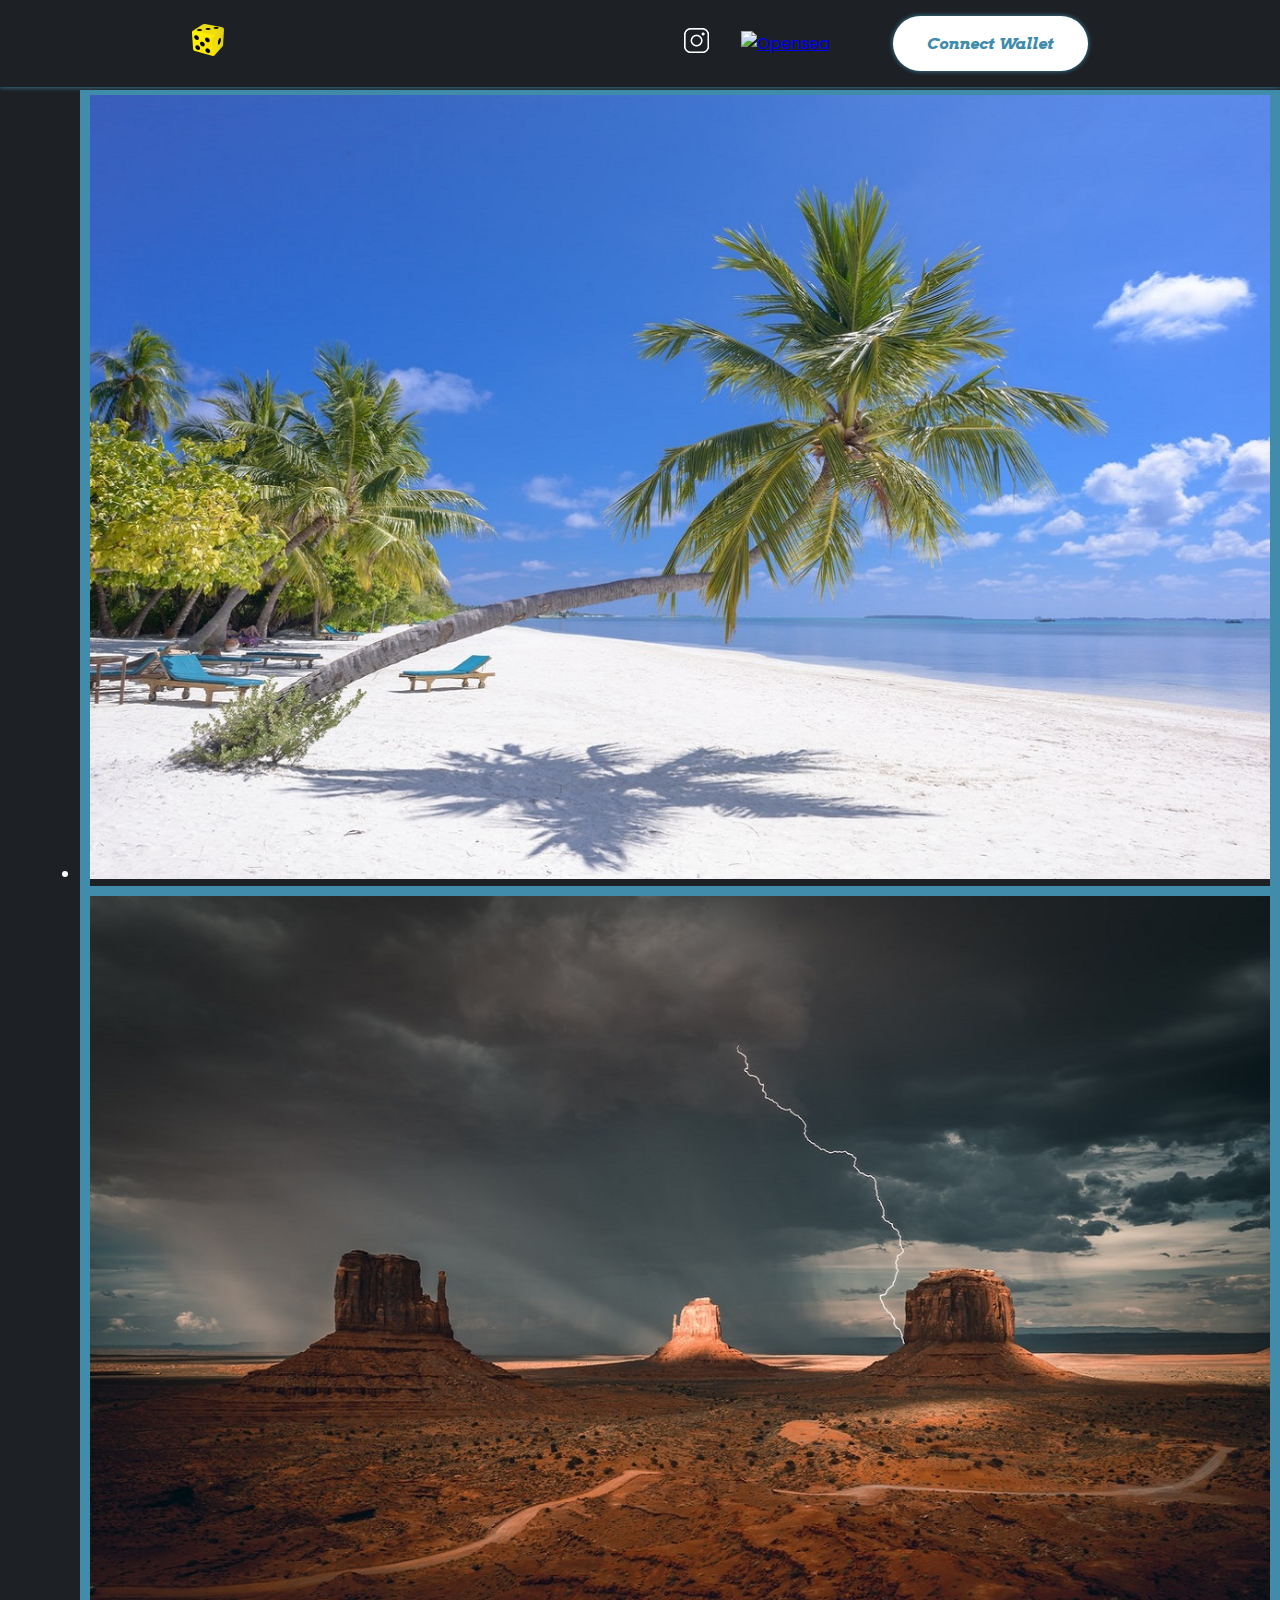
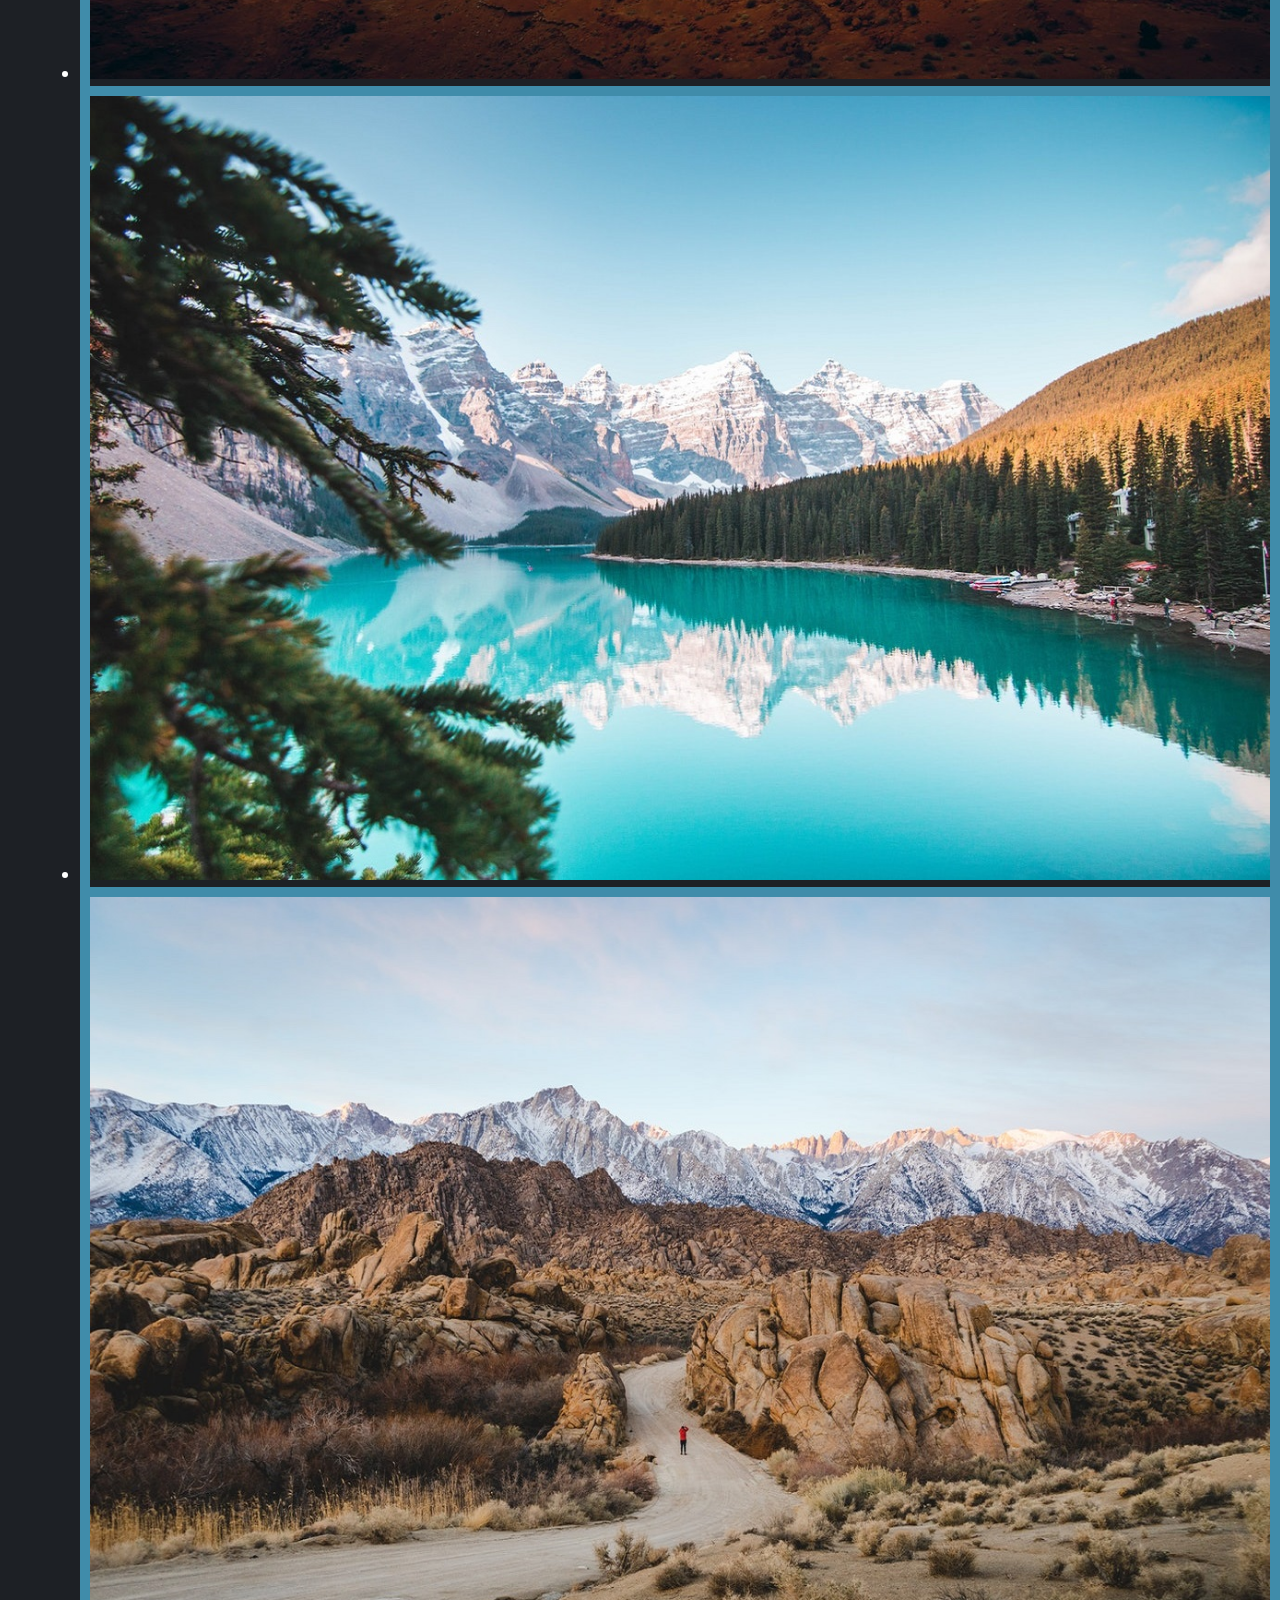
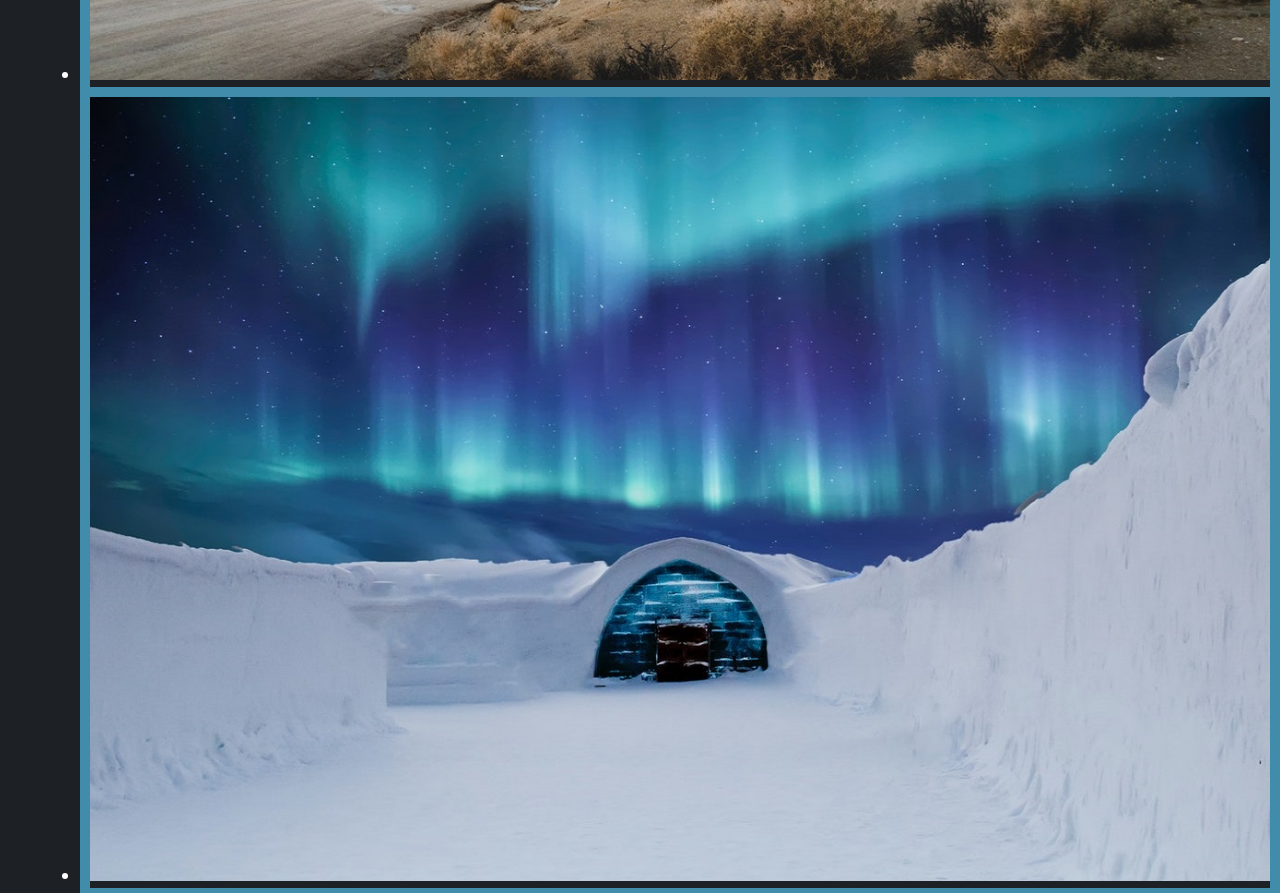
==== frontend/index.html @ a0cad1a4 "changed website title" ====
<!DOCTYPE html>
<html lang="en">
  <head>
    <title>Landscape Collection</title>
    <meta charset="UTF-8" />
    <meta http-equiv="X-UA-Compatible" content="IE=edge" />
    <meta name="viewport" content="width=device-width, initial-scale=1.0" />

    <!-- favicon -->
    <link
      rel="apple-touch-icon"
      sizes="180x180"
      href="images/x-icon/apple-touch-icon.png"
    />
    <link
      rel="icon"
      type="image/png"
      sizes="32x32"
      href="images/x-icon/favicon-32x32.png"
    />
    <link
      rel="icon"
      type="image/png"
      sizes="16x16"
      href="images/x-icon/favicon-16x16.png"
    />
    <link rel="manifest" href="images/x-icon/site.webmanifest" />
    <link rel="stylesheet" href="css/three-dots.min.css" />
    <link rel="stylesheet" href="css/splide.min.css" />
    <link rel="stylesheet" href="css/style.css" />
  </head>
  <body>
    <header>
      <div class="container">
        <div class="logo">
          <a href="/">
            <img src="images/x-icon/favicon-32x32.png" alt="logo" />
          </a>
        </div>
        <div class="menu">
          <!--
          <a
            href="https://discord.gg/A9CnsVzzkZ"
            target="_blank"
            rel="noopener noreferrer"
          >
            <img src="images/header/discord.webp" alt="Discord" />
          </a>
          <a
            href="https://twitter.com/codeSTACKr"
            target="_blank"
            rel="noopener noreferrer"
          >
            <img src="images/header/twitter.webp" alt="Twitter" />
          </a>
          -->
          <a
            href="https://www.instagram.com/websitekreation/"
            target="_blank"
            rel="noopener noreferrer"
          >
            <img src="images/header/instagram.webp" alt="Instagram" />
          </a>
          <a
            href="https://testnets.opensea.io/collection/dice-collection-6969a"
            target="_blank"
            rel="noopener noreferrer"
          >
            <img src="images/header/opensea.webp" alt="Opensea" />
          </a>
          <button class="wallet-btn btn" id="connectWallet">
            <span>Connect Wallet</span>
          </button>
        </div>
      </div>
    </header>

    <section class="container not-connected">
      <div>
        <h2 id="welcomeH2">Connect to MetaMask to Get Started</h2>
        <h1 id="welcomeH1">Welcome to the CodeCats NFT Project!</h1>
        <p id="welcomeP">
          The CodeCats NFT Project is a decentralized, open-source project that aims to demonstrate how to develope and launch your own NFT Collection. Follow step by step on the <a href="https://youtube.com/codestackr"  target="_blank" rel="noopener noreferrer">codeSTACKr</a> YouTube channel.
        </p>
      </div>
    </section>

    <section class="container">
      <div class="countdown card">
        <div id="countdown">
          <ul class="count-down" data-date="">
            <li class="clock-item">
              <span class="count-number days">20</span>
              <p class="count-text">Days</p>
            </li>

            <li class="clock-item">
              <span class="count-number hours">20</span>
              <p class="count-text">Hour</p>
            </li>

            <li class="clock-item">
              <span class="count-number minutes">20</span>
              <p class="count-text">Min</p>
            </li>

            <li class="clock-item">
              <span class="count-number seconds">20</span>
              <p class="count-text">Sec</p>
            </li>
          </ul>
          <h2 id="subHeading">Pre-Sale Countdown</h2>
        </div>
        <h1 id="mainHeading">NFT Drop Coming Soon!!</h1>
        <p id="mainText">
          A new batch of cute cats will be available very soon!
        </p>
        <a
          id="actionButton"
          href="https://discord.gg/A9CnsVzzkZ"
          target="_blank"
          rel="noopener noreferrer"
          class="hero-btn btn"
          ><span>Join the Catmmunity</span>
        </a>
        <div id="mintContainer" class="mint-container hidden">
          <div class="info-container">
            <div>
              <h3>Supply</h3>
              <p id="totalSupply">100</p>
            </div>
            <div>
              <h3>Price Per Mint</h3>
              <p id="pricePerMint">1 ETH</p>
            </div>
            <div>
              <h3>Max</h3>
              <p id="maxPerMint">5 per wallet</p>
            </div>
          </div>
          <div class="mint-qty">
            <span>
              <button class="input-number-decrement btn" id="mintDecrement">–</button>
              <input
                id="mintInput"
                class="input-number btn"
                type="number"
                value="1"
                min="1"
                max="5"
              />
              <button class="input-number-increment btn" id="mintIncrement">+</button>
            </span>
            <button id="setQtyMax" class="btn">SET MAX</button>
          </div>
          <div class="total-price-container">
            <h3>Total</h3>
            <p id="totalPrice">.001 ETH</p>
          </div>
          <button id="mintButton" class="hero-btn btn mint-btn">Mint</button>
        </div>
      </div>
      <div class="minted-container card show-card hidden">
        <h1>🎉</h1>
        <h2>Minted!</h2>
        <p>Here's your trasaction link:</p>
        <a id="mintedTxnBtn" href="" target="_blank" rel="noopener noreferrer">
          <button class="hero-btn btn">View Transaction</button>
        </a>
        <p>View it in the collection:</p>
        <a
          id="mintedLinkBtn"
          href="https://testnets.opensea.io/collection/dice-collection-6969a"
          target="_blank"
          rel="noopener noreferrer"
        >
          <button class="hero-btn btn">View Collection</button>
        </a>
      </div>
    </section>

    <div id="spinner" class="dot-spin"></div>

    <div class="splide">
      <div class="splide__track">
        <ul class="splide__list">
          <li class="splide__slide">
            <img src="images/slider/beach.jpg" />
          </li>
          <li class="splide__slide">
            <img src="images/slider/desert.jpg" />
          </li>
          <li class="splide__slide">
            <img src="images/slider/lake.jpg" />
          </li>
          <li class="splide__slide">
            <img src="images/slider/mountain.jpg" />
          </li>
          <li class="splide__slide">
            <img src="images/slider/snow.jpg" />
          </li>
        </ul>
      </div>
    </div>

    <script src="js/metamask-onboarding.bundle.js"></script>
    <script src="js/web3.min.js"></script>
    <script src="js/splide.min.js"></script>
    <script src="js/constants.js"></script>
    <script src="js/countdown.js"></script>
    <script src="js/app.js"></script>
  </body>
</html>
---- frontend/css/style.css ----
/* FONTS */

@import url("https://fonts.googleapis.com/css2?family=Arvo:ital,wght@0,400;0,700;1,400;1,700&family=Poppins:ital,wght@0,100;0,200;0,300;0,400;0,500;0,600;0,700;0,800;0,900;1,100;1,200;1,300;1,400;1,500;1,600;1,700;1,800;1,900&family=Roboto:ital,wght@0,100;0,300;0,400;0,500;0,700;0,900;1,100;1,300;1,400;1,500;1,700;1,900&display=swap");

/* GLOBAL STYLES */

:root {
  --font-primary: "Poppins", sans-serif;
  --font-secondary: "Arvo", serif;
  --font-code: "Roboto", monospace;
  --bg-color: #1d2025;
  --bg-color-transparent: #1d202580;
  --font-color: #ffffff;
  --btn-bg-color: #ffffff;
  --accent-color: #408caa;
  --header-shadow: var(--accent-color) 0px 0px 5px;
  --card-shadow: var(--accent-color) 0px 0px 20px;
}

* {
  padding: 0;
  margin: 0;
  box-sizing: border-box;
}

body {
  background-color: var(--bg-color);
  display: flex;
  flex-flow: column;
  height: 100vh;
  color: var(--font-color);
  font-family: var(--font-primary);
}

.container {
  display: flex;
  flex-direction: column;
  max-width: 960px;
  margin: 0 auto;
  padding: 1rem 2rem;
  justify-content: center;
  overflow: hidden;
}

/* HEADER */

header {
  background-color: var(--bg-color);
  box-shadow: var(--header-shadow);
}

header .container {
  flex-direction: row;
  justify-content: space-between;
  align-items: center;
}

.menu {
  display: flex;
  gap: 2rem;
  align-items: center;
}

/* NOT CONNECTED */
.not-connected {
  align-items: center;
  height: 100%;
  text-align: center;
  margin: 0 auto 0 35vw;
  opacity: 0;
  transform: translateY(10vh);
  transition: all 0.5s ease-in-out;
}

.show-not-connected {
  opacity: 1;
  transform: translateY(0);
}

.not-connected h1 {
  text-shadow: 2px 2px 0 var(--accent-color);
  font-style: italic;
  margin: 2rem 0;
  font-size: 3.5rem;
}

.not-connected p {
  font-size: 1.1rem;
  font-family: var(--font-secondary);
  line-height: 1.8;
}

.not-connected a {
  text-decoration: none;
  color: var(--accent-color);
  font-size: 1.5rem;
  font-weight: bold;
}

/* BUTTONS */

.btn {
  display: inline-block;
  padding: 1rem 2rem;
  background: var(--btn-bg-color);
  color: var(--accent-color);
  font-family: var(--font-secondary);
  font-style: italic;
  font-weight: bold;
  font-size: 1rem;
  text-align: center;
  text-transform: capitalize;
  transition: all 0.3s ease;
  box-shadow: var(--header-shadow);
  cursor: pointer;
  position: relative;
  text-decoration: none;
  outline: none;
}
.btn:hover {
  box-shadow: none;
}
.btn:disabled {
  cursor: default;
}

.wallet-btn {
  border-radius: 5rem;
  margin-left: 2rem;
  border-color: transparent;
}

.hero-btn {
  border-radius: 4px;
  font-size: 1.2rem;
  padding: 1.5rem 3rem;
}

/* CARD */

.card {
  position: relative;
  background-color: var(--bg-color);
  border-radius: 5px;
  border: 3px solid var(--accent-color);
  box-shadow: var(--card-shadow);
  padding: 5rem;
  margin-bottom: 2rem;
  opacity: 0;
  transform: translateX(100vw);
  transition: all 0.5s ease-in-out;
}

.show-card {
  opacity: 1;
  transform: translateX(0);
}

/* COUNTDOWN SECTION */

section {
  flex: 1 1 auto;
}

#countdown {
  display: none;
  text-align: center;
}

.countdown {
  display: flex;
  flex-direction: column;
  justify-content: center;
  align-items: center;
}

.countdown ul {
  display: flex;
  gap: 2rem;
}
.countdown .clock-item {
  list-style: none;
  width: 70px;
  height: auto;
}
.countdown .clock-item .count-number {
  background: var(--accent-color);
  color: var(--font-color);
  font-size: 2rem;
  font-weight: 700;
  font-family: var(--font-secondary);
  padding: 1rem;
  display: inline-block;
  width: 100%;
  text-align: center;
  line-height: 1;
  border-radius: 4px 4px 0 0;
}
.countdown .clock-item .count-text {
  background: var(--btn-bg-color);
  font-family: var(--font-secondary);
  font-size: 1.1rem;
  color: var(--bg-color);
  padding: 0.5rem 0.7rem;
  display: inline-block;
  width: 100%;
  text-align: center;
  line-height: 1;
  border-radius: 0 0 4px 4px;
}

.countdown h1 {
  text-shadow: 2px 2px 0 var(--accent-color);
  font-style: italic;
  margin: 2rem 0;
  font-size: 3.5rem;
  text-align: center;
}

.countdown h2 {
  margin-top: 1rem;
}

.countdown > p {
  font-size: 1.1rem;
  font-family: var(--font-secondary);
  margin-bottom: 2rem;
  text-align: center;
}

/* MINT CONTAINER */

.mint-container {
  width: 100%;
  display: flex;
  flex-direction: column;
  justify-content: center;
}

.info-container {
  display: flex;
  justify-content: space-between;
  width: 100%;
  text-align: center;
  margin-bottom: 2rem;
}

.mint-qty {
  display: flex;
  justify-content: space-between;
  align-items: center;
  padding: 1rem;
  background-color: var(--accent-color);
  border-radius: 5px;
}

.mint-qty > span {
  display: flex;
}

.mint-btn {
  display: flex;
  align-items: center;
  gap: 3rem;
  margin: auto;
}

.input-number {
  height: 100%;
  padding: 1rem;
  vertical-align: top;
  text-align: center;
  outline: none;
}

.input-number,
.input-number-decrement,
.input-number-increment {
  user-select: none;
}

.total-price-container {
  display: flex;
  justify-content: space-between;
  width: 100%;
  padding: 1rem 0 2rem;
}

.total-price-container p {
  color: var(--accent-color);
}

/* MINTED CONTAINER */

.minted-container {
  display: flex;
  flex-direction: column;
  justify-content: center;
  align-items: center;
  width: 100%;
}

.minted-container h1 {
  font-size: 5rem;
  margin-bottom: 2rem;
}

.minted-container h2 {
  font-size: 2rem;
  margin-bottom: 1rem;
}

.minted-container p {
  margin: 1rem 0;
}

/* SLIDER */

.splide {
  position: absolute;
  top: 90px;
  left: 5rem;
  z-index: -1;
}

.splide__slide {
  border: var(--accent-color) solid;
  border-width: 5px 10px;
}

.splide__slide img {
  width: 100%;
}

/* SPINNER */
.dot-spin {
  position: absolute;
  top: 50%;
  left: 50%;
  transform: translate(-50%, -50%) scale(3);
}

/* MEDIA QUERIES */

@media screen and (max-width: 768px) {
  .menu {
    gap: 1rem;
  }
  .wallet-btn {
    margin-left: 0;
    padding: 0.5rem 1rem;
    max-width: 8rem;
  }
  .not-connected {
    background-color: var(--bg-color-transparent);
    border-radius: 5px;
    padding: 2rem;
    margin: 0 auto;
  }
  .countdown ul {
    display: grid;
    grid-template-columns: repeat(2, 1fr);
  }
  .countdown .clock-item {
    width: 100%;
  }
  .countdown .clock-item .count-number {
    font-size: 1.5rem;
  }
  .countdown .clock-item .count-text {
    font-size: 1rem;
  }
  .countdown h1 {
    font-size: 2rem;
    margin: 1rem 0;
  }
  .countdown h2 {
    padding-top: 0.5rem;
  }
  .countdown p {
    font-size: 1rem;
  }
  .card {
    padding: 1rem;
  }
  .mint-qty .btn {
    padding: 1rem;
    font-size: 13px;
  }
}

/* UTILITIES */

.hidden {
  display: none;
}

.splide.splide--loop.splide--ttb.splide--draggable.is-active.is-initialized {
  max-width: 17vw !important;
}

.countdown.card.show-card {
  padding-top: 100px !important;
}

h1#mainHeading {
  margin-top: 0px !important;
  margin-bottom: 0px !important;
  padding-top: 0px !important;
  padding-bottom: 5px !important;
}

p#mainText {
  color: #dcdc0e !important;
}

/*
.container.not-connected.show-not-connected {
  margin-left: 400px !important;
  padding-left: 84px !important;
  padding-right: 84px !important;
}
*/
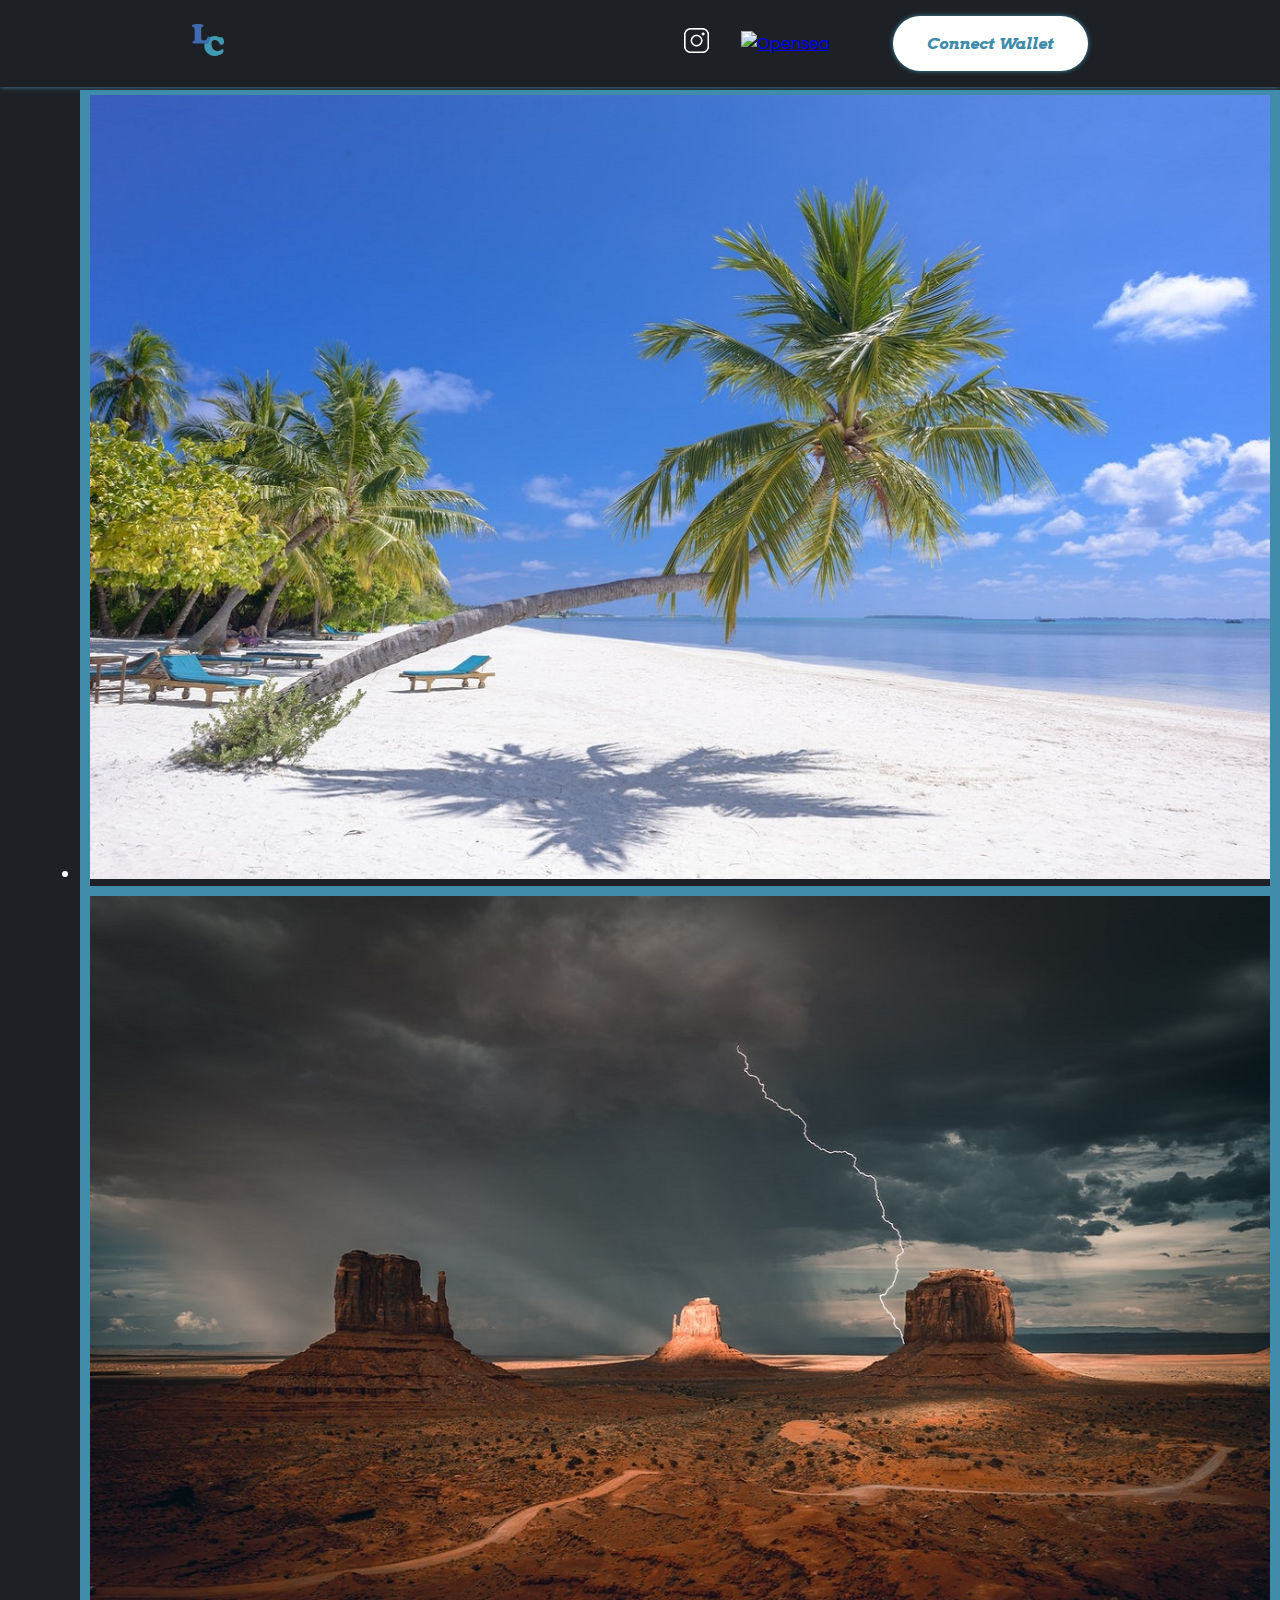
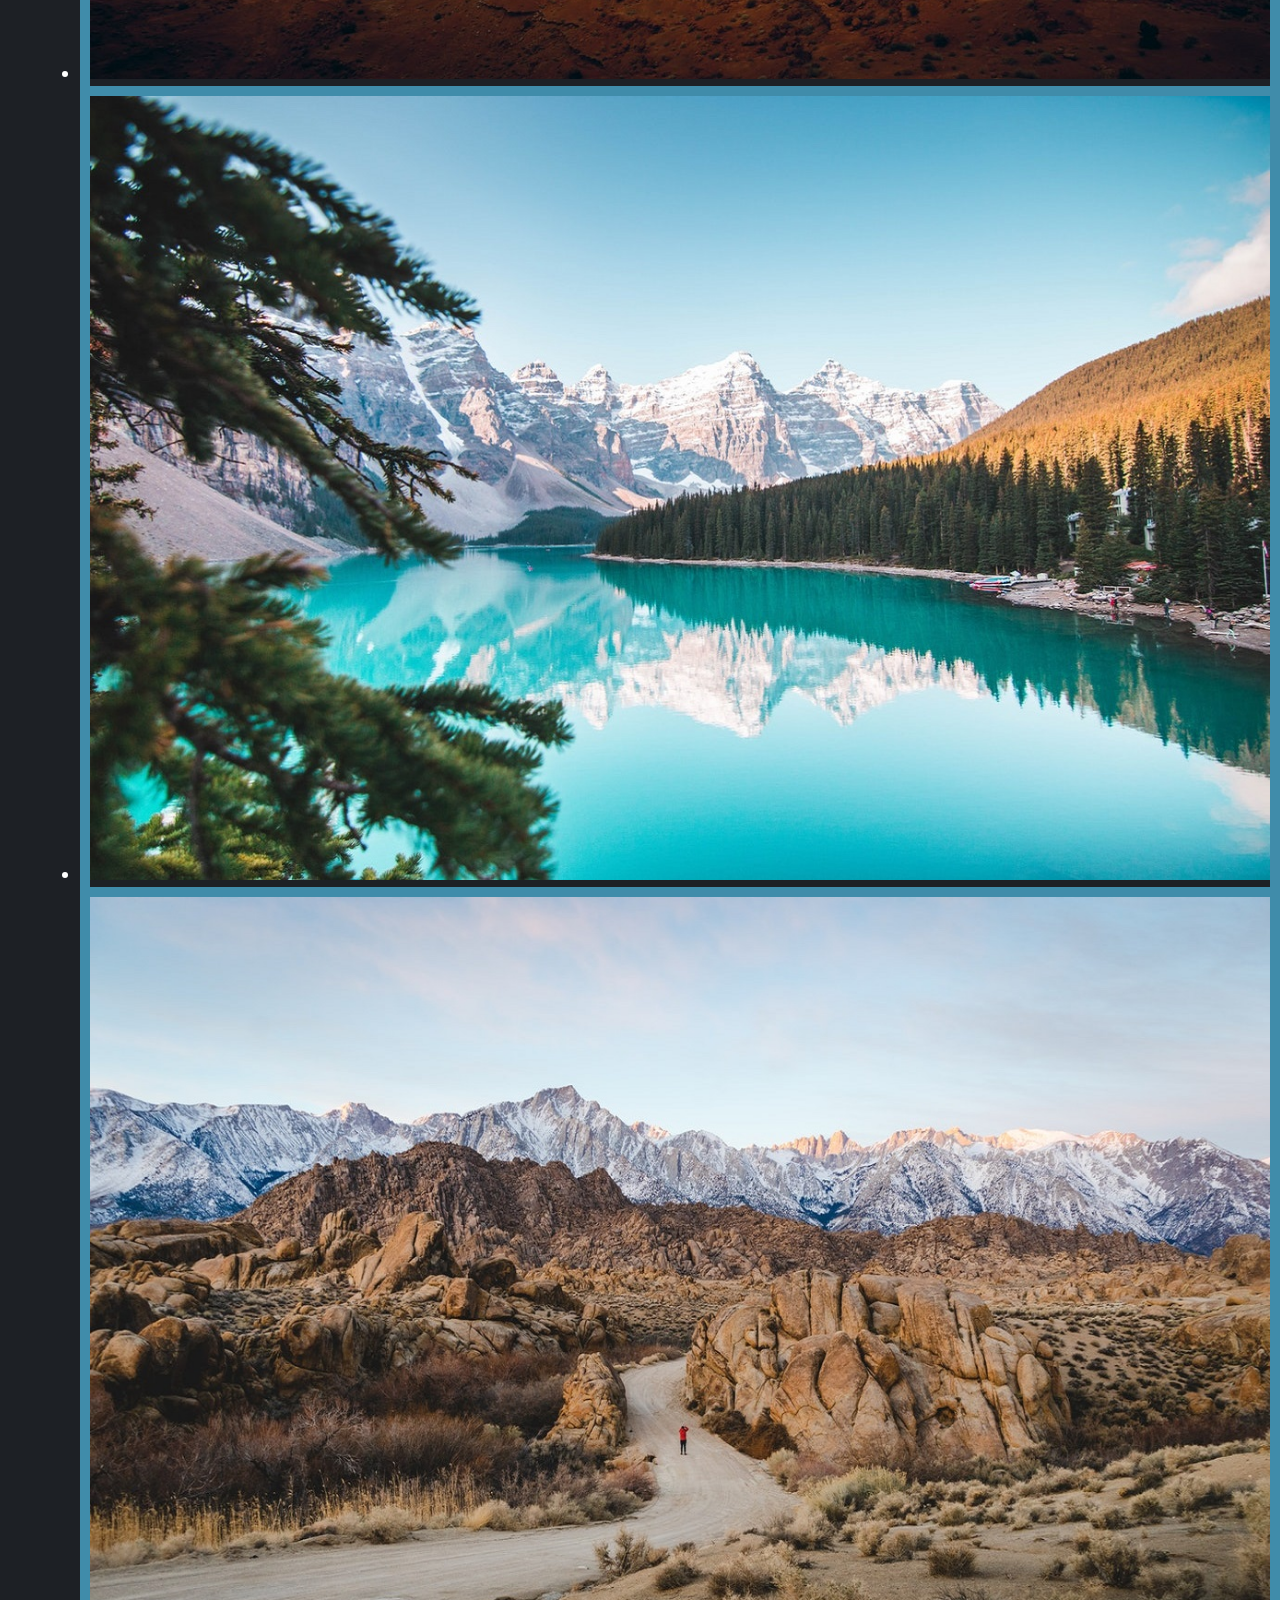
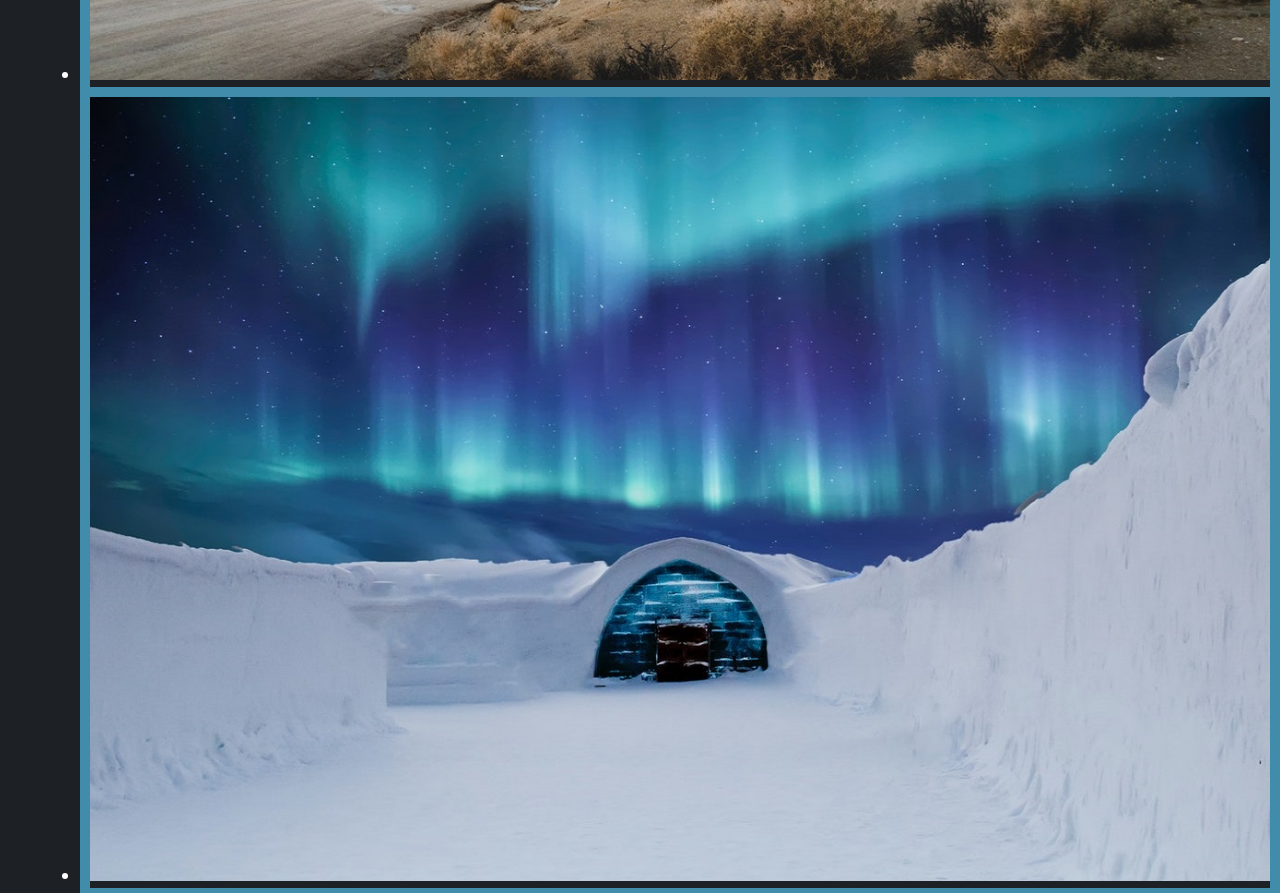
==== commit ba22090a: "edited favicon 16x16 icon" ====
--- a/frontend/index.html
+++ b/frontend/index.html
@@ -22,7 +22,7 @@
       rel="icon"
       type="image/png"
       sizes="16x16"
-      href="images/x-icon/favicon-16x16.png"
+      href="images/x-icon/favicon 16x16.png"
     />
     <link rel="manifest" href="images/x-icon/site.webmanifest" />
     <link rel="stylesheet" href="css/three-dots.min.css" />
--- a/frontend/css/style.css
+++ b/frontend/css/style.css
@@ -414,10 +414,6 @@
   color: #dcdc0e !important;
 }
 
-/*
-.container.not-connected.show-not-connected {
-  margin-left: 400px !important;
-  padding-left: 84px !important;
-  padding-right: 84px !important;
-}
-*/+.splide.splide--loop.splide--ttb.splide--draggable.is-active.is-initialized {
+  max-width: 30vw !important;
+}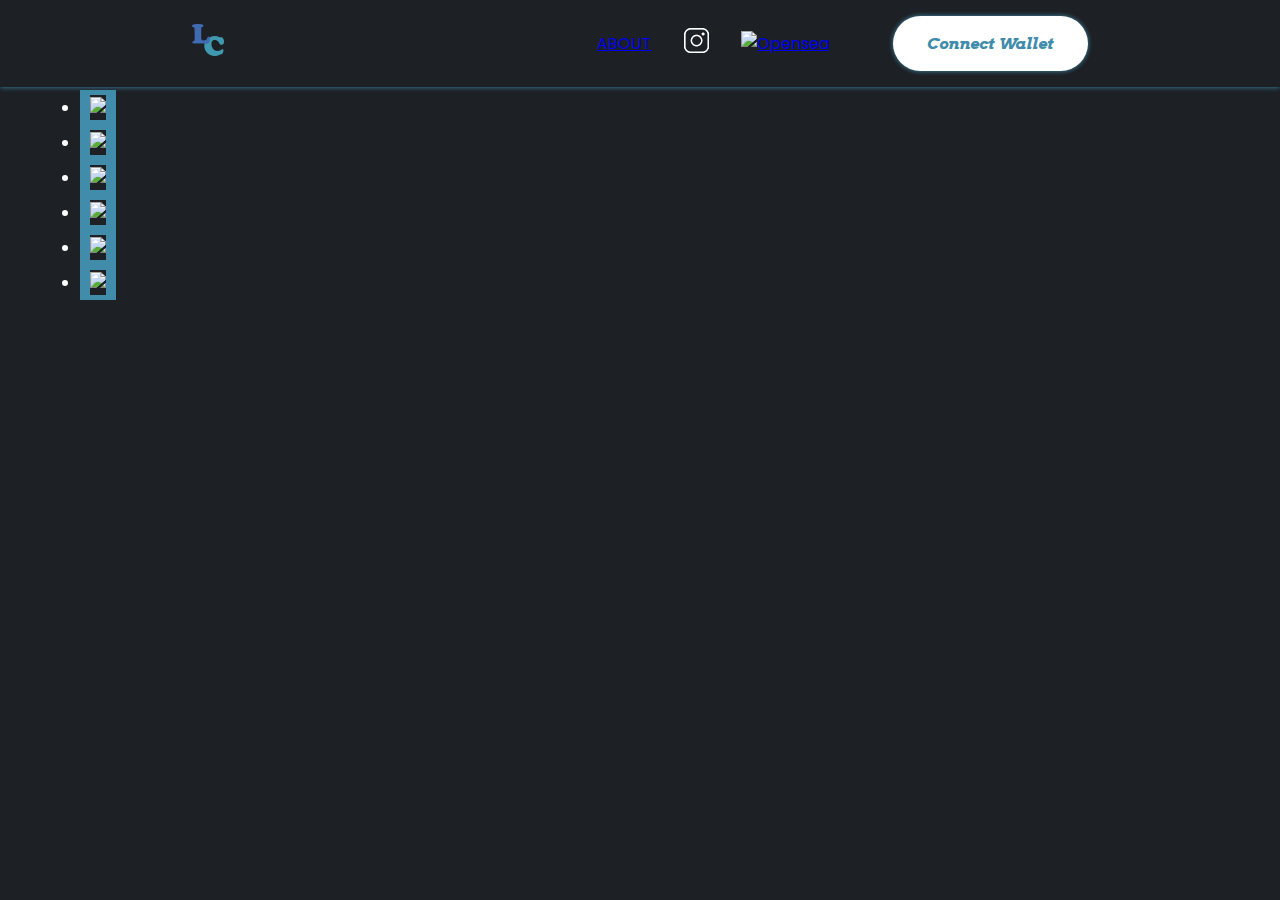
==== commit c1dad0c0: "added ABOUT to index & added ABOUT PAGE" ====
--- a/frontend/index.html
+++ b/frontend/index.html
@@ -1,7 +1,7 @@
 <!DOCTYPE html>
 <html lang="en">
   <head>
-    <title>Landscape Collection</title>
+    <title>NFT Dice Collection</title>
     <meta charset="UTF-8" />
     <meta http-equiv="X-UA-Compatible" content="IE=edge" />
     <meta name="viewport" content="width=device-width, initial-scale=1.0" />
@@ -22,7 +22,7 @@
       rel="icon"
       type="image/png"
       sizes="16x16"
-      href="images/x-icon/favicon 16x16.png"
+      href="images/x-icon/favicon-16x16.png"
     />
     <link rel="manifest" href="images/x-icon/site.webmanifest" />
     <link rel="stylesheet" href="css/three-dots.min.css" />
@@ -38,6 +38,10 @@
           </a>
         </div>
         <div class="menu">
+          <a href="html/about.html" 
+             target="_blank" 
+             rel="noopener noreferrer"
+          >ABOUT</a>
           <!--
           <a
             href="https://discord.gg/A9CnsVzzkZ"
@@ -185,19 +189,22 @@
       <div class="splide__track">
         <ul class="splide__list">
           <li class="splide__slide">
-            <img src="images/slider/beach.jpg" />
-          </li>
-          <li class="splide__slide">
-            <img src="images/slider/desert.jpg" />
-          </li>
-          <li class="splide__slide">
-            <img src="images/slider/lake.jpg" />
-          </li>
-          <li class="splide__slide">
-            <img src="images/slider/mountain.jpg" />
-          </li>
-          <li class="splide__slide">
-            <img src="images/slider/snow.jpg" />
+            <img src="images/slider/1.png" />
+          </li>
+          <li class="splide__slide">
+            <img src="images/slider/2.png" />
+          </li>
+          <li class="splide__slide">
+            <img src="images/slider/3.png" />
+          </li>
+          <li class="splide__slide">
+            <img src="images/slider/5.png" />
+          </li>
+          <li class="splide__slide">
+            <img src="images/slider/6.png" />
+          </li>
+          <li class="splide__slide">
+            <img src="images/slider/14.png" />
           </li>
         </ul>
       </div>
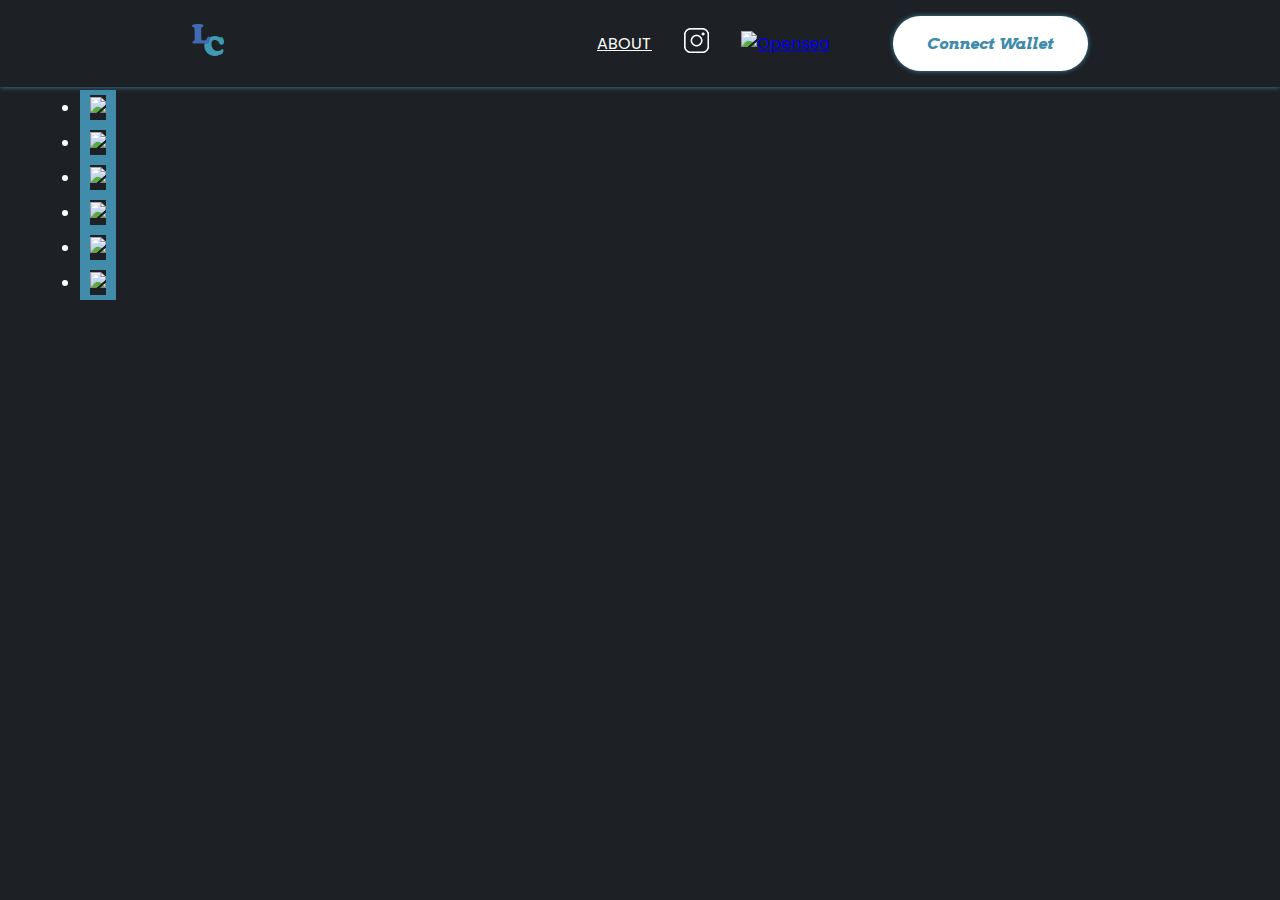
==== commit c22c3b94: "ABOUT font color & family" ====
--- a/frontend/index.html
+++ b/frontend/index.html
@@ -41,6 +41,7 @@
           <a href="html/about.html" 
              target="_blank" 
              rel="noopener noreferrer"
+             style="color: #ffffff; font-family: Poppins;"
           >ABOUT</a>
           <!--
           <a
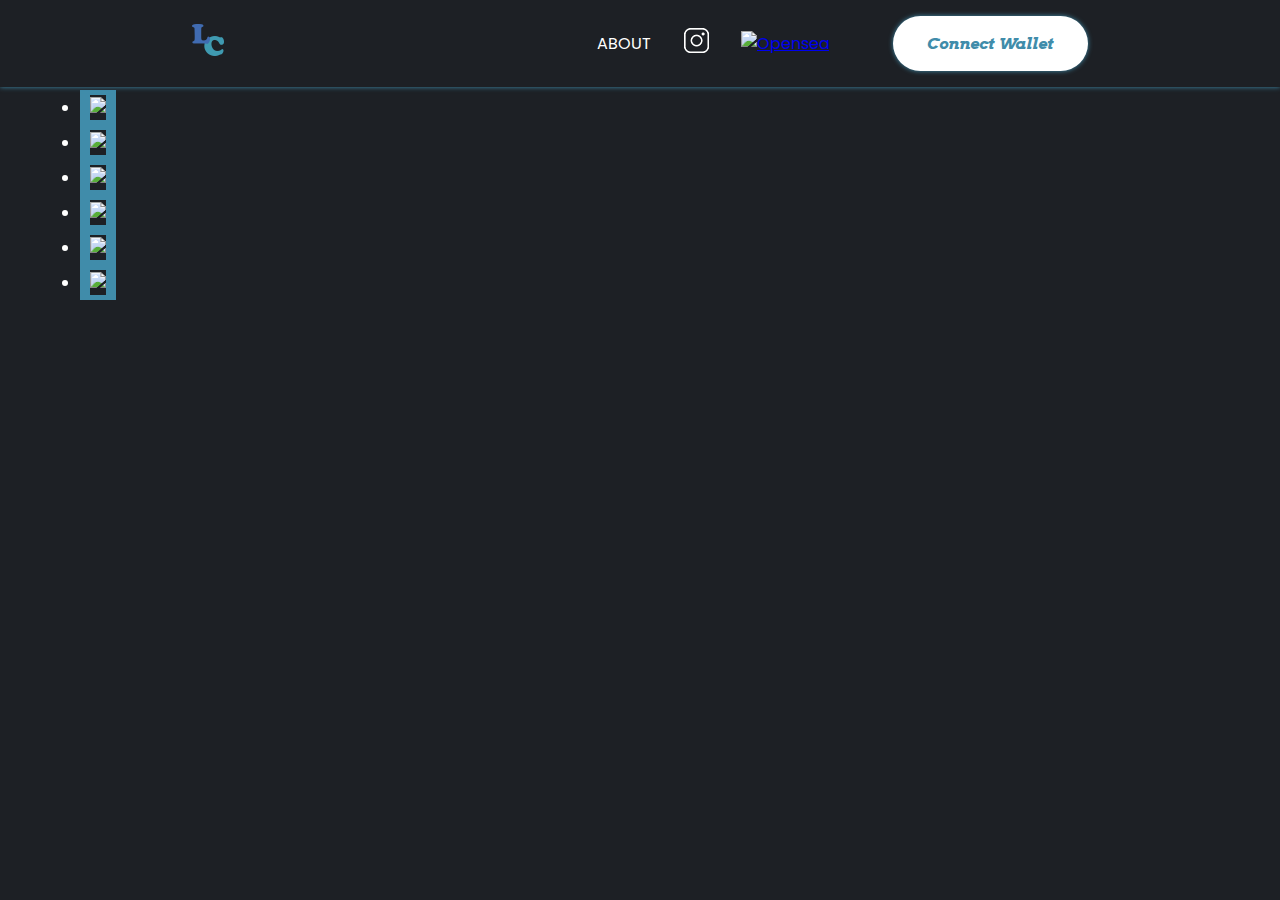
==== commit 71b0cea7: "remove underline from ABOUT" ====
--- a/frontend/index.html
+++ b/frontend/index.html
@@ -39,9 +39,10 @@
         </div>
         <div class="menu">
           <a href="html/about.html" 
-             target="_blank" 
              rel="noopener noreferrer"
-             style="color: #ffffff; font-family: Poppins;"
+             style="color: #ffffff; 
+             font-family: Poppins;
+             text-decoration: none;"
           >ABOUT</a>
           <!--
           <a
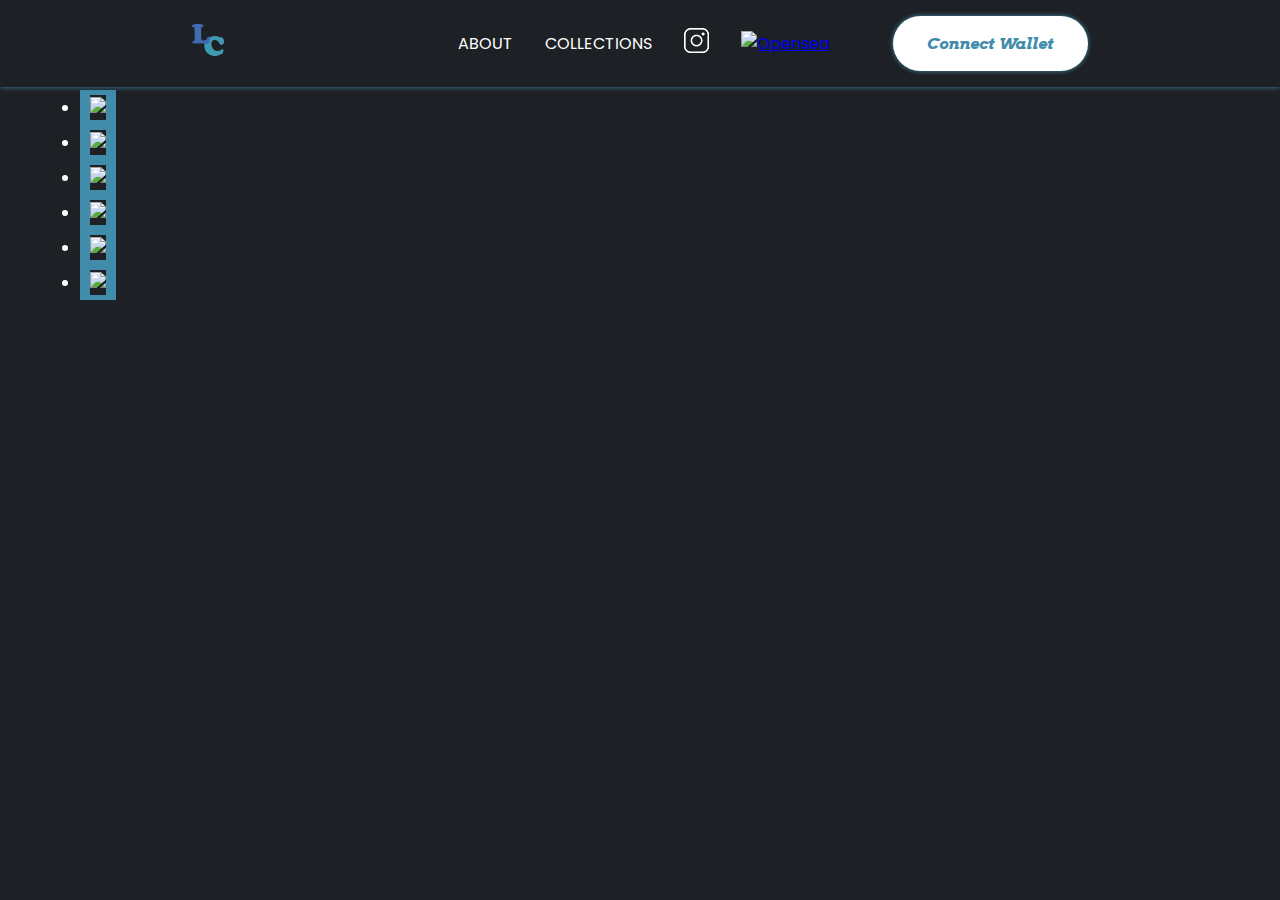
==== commit 4e88323e: "added COLLECTIONS page" ====
--- a/frontend/index.html
+++ b/frontend/index.html
@@ -38,12 +38,18 @@
           </a>
         </div>
         <div class="menu">
-          <a href="html/about.html" 
+          <a href="about.html" 
              rel="noopener noreferrer"
              style="color: #ffffff; 
-             font-family: Poppins;
+             font-family: Poppins, sans-serif;
              text-decoration: none;"
           >ABOUT</a>
+          <a href="collections.html" 
+             rel="noopener noreferrer" 
+             style="color: #ffffff; 
+             font-family: Poppins, sans-serif;
+             text-decoration: none;"
+             >COLLECTIONS</a>
           <!--
           <a
             href="https://discord.gg/A9CnsVzzkZ"
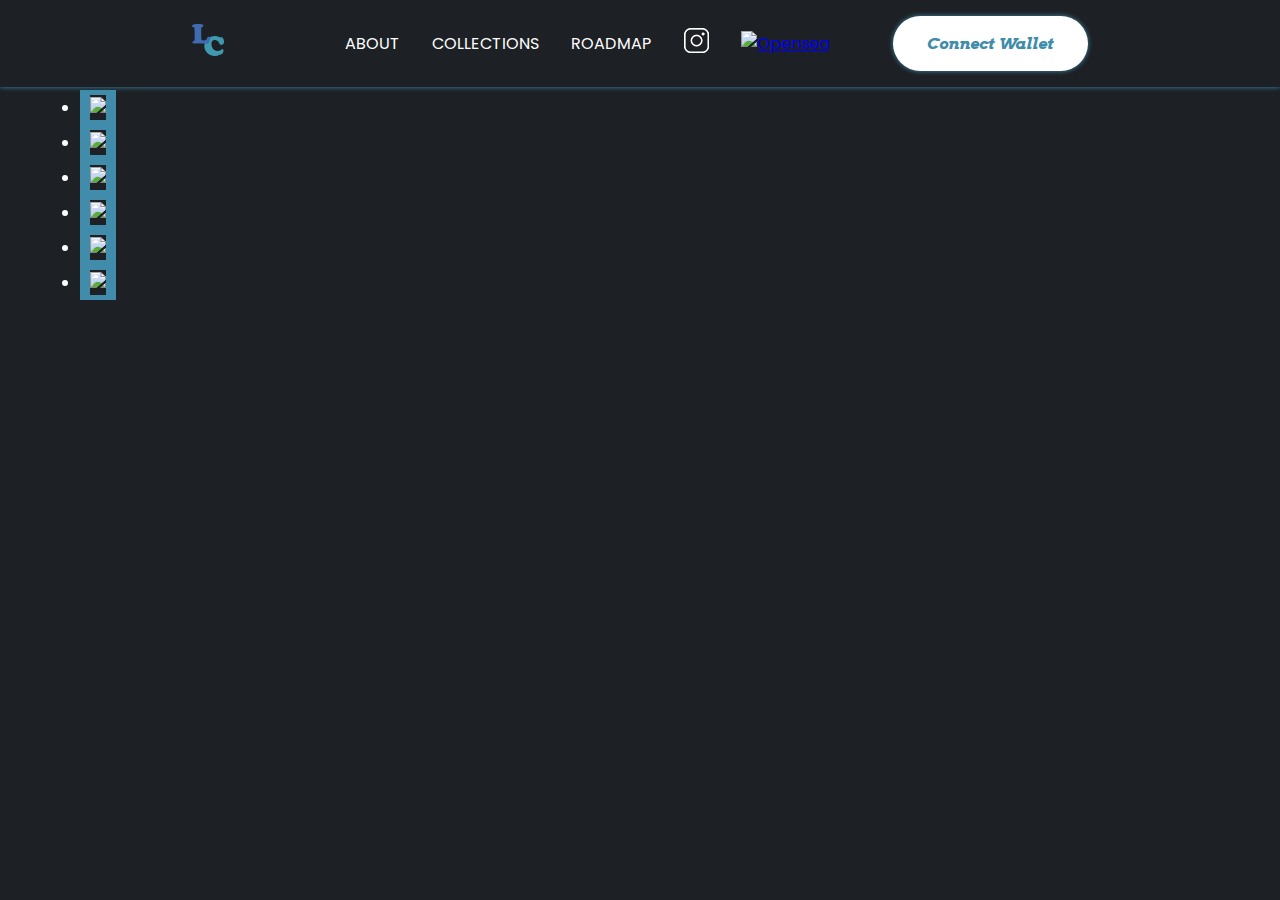
==== commit c05341a0: "added roadmap link to INDEX PAGE" ====
--- a/frontend/index.html
+++ b/frontend/index.html
@@ -42,14 +42,20 @@
              rel="noopener noreferrer"
              style="color: #ffffff; 
              font-family: Poppins, sans-serif;
-             text-decoration: none;"
-          >ABOUT</a>
+             text-decoration: none;">ABOUT
+          </a>
           <a href="collections.html" 
              rel="noopener noreferrer" 
              style="color: #ffffff; 
              font-family: Poppins, sans-serif;
-             text-decoration: none;"
-             >COLLECTIONS</a>
+             text-decoration: none;">COLLECTIONS
+          </a>
+          <a href="roadmap.html" 
+             rel="noopener noreferrer" 
+             style="color: #ffffff; 
+             font-family: Poppins, sans-serif;
+             text-decoration: none;">ROADMAP
+          </a>
           <!--
           <a
             href="https://discord.gg/A9CnsVzzkZ"
--- a/frontend/css/style.css
+++ b/frontend/css/style.css
@@ -414,6 +414,69 @@
   color: #dcdc0e !important;
 }
 
-.splide.splide--loop.splide--ttb.splide--draggable.is-active.is-initialized {
-  max-width: 30vw !important;
+/*
+.container.not-connected.show-not-connected {
+  margin-left: 400px !important;
+  padding-left: 84px !important;
+  padding-right: 84px !important;
+}
+*/
+
+/* ABOUT PAGE */
+
+.about-container {
+  width: 100%;
+  margin-top: 2.5%;
+  display: flex;
+  align-items: center;
+ }
+
+.about-container img {
+  width: 50%;
+  margin-left: 2.5%;
+  margin-right: 2.5%;
+}
+
+h1.about-h1 , p.about-p {
+  width: 95%;
+  text-align: center;
+}
+
+/* COLLECTIONS PAGE */
+
+h1.collections-h1 {
+  width: 100%;
+  text-align: center;
+  margin-bottom: 1%;
+}
+
+ul.collection1 {
+  list-style-type: none;
+}
+
+li.collection1 img {
+  width: 17.6%;
+  margin-left: 1%;
+  margin-right: 1%;
+  float: left;
+}
+
+/* ROADMAP PAGE */
+
+.roadmap-container {
+  width: 100%;
+  margin-top: 2.5%;
+  display: flex;
+  align-items: center;
+}
+
+.roadmap-container img {
+  width: 50%;
+  margin-left: 2.5%;
+  margin-right: 2.5%;
+}
+
+h1.roadmap-h1 , p.roadmap-p {
+  width: 95%;
+  text-align: center;
 }